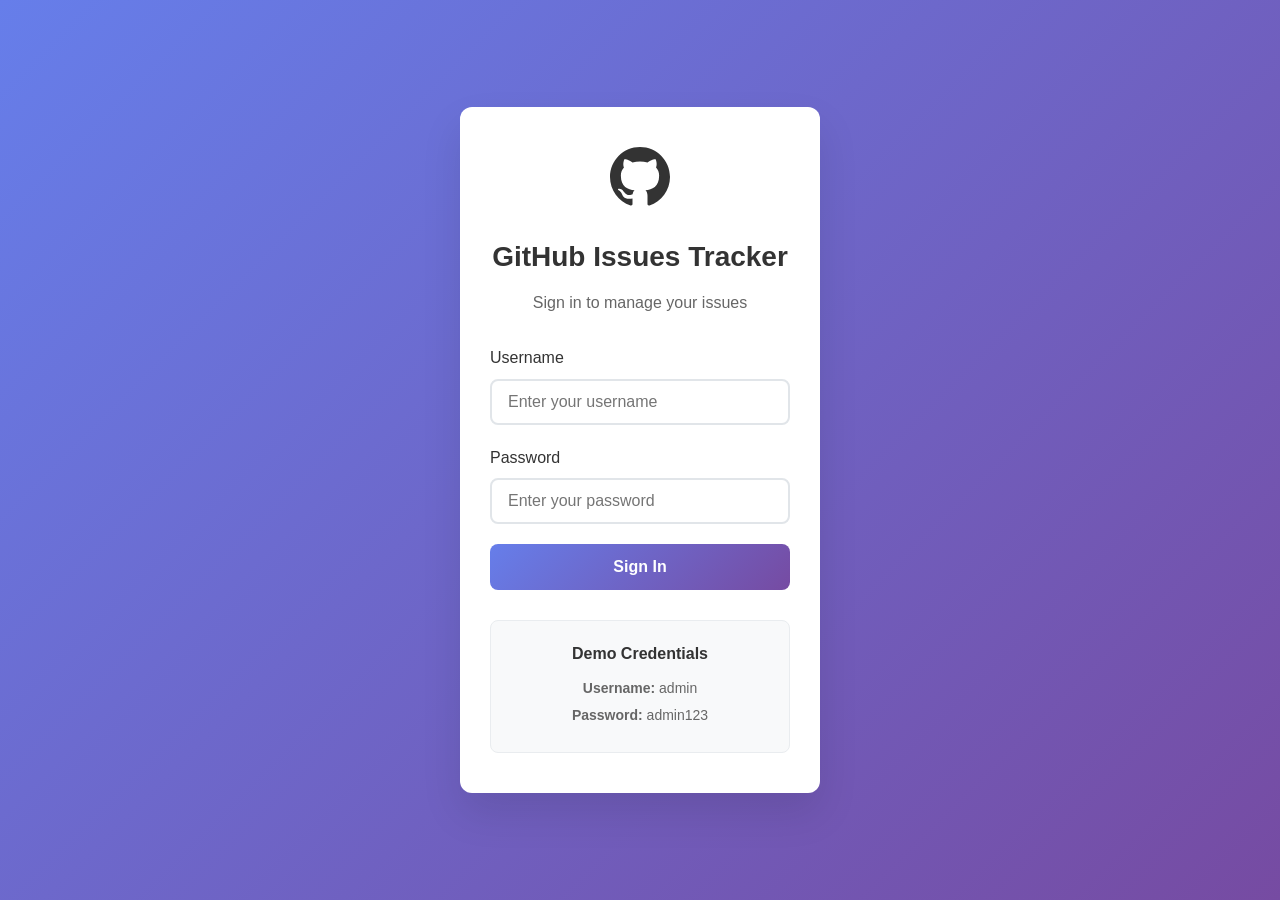
==== index.html @ 181c5027 "first commit" ====
<!DOCTYPE html>
<html lang="en">
<head>
    <meta charset="UTF-8">
    <meta name="viewport" content="width=device-width, initial-scale=1.0">
    <title>GitHub Issues Tracker - Login</title>
    <link rel="stylesheet" href="style.css">
</head>
<body class="login-page">
    <div class="login-container">
        <div class="login-card">
            <div class="login-header">
                <div class="logo">
                    <svg width="60" height="60" viewBox="0 0 24 24" fill="currentColor">
                        <path d="M12 0c-6.626 0-12 5.373-12 12 0 5.302 3.438 9.8 8.207 11.387.599.111.793-.261.793-.577v-2.234c-3.338.726-4.033-1.416-4.033-1.416-.546-1.387-1.333-1.756-1.333-1.756-1.089-.745.083-.729.083-.729 1.205.084 1.839 1.237 1.839 1.237 1.07 1.834 2.807 1.304 3.492.997.107-.775.418-1.305.762-1.604-2.665-.305-5.467-1.334-5.467-5.931 0-1.311.469-2.381 1.236-3.221-.124-.303-.535-1.524.117-3.176 0 0 1.008-.322 3.301 1.23.957-.266 1.983-.399 3.003-.404 1.02.005 2.047.138 3.006.404 2.291-1.552 3.297-1.23 3.297-1.23.653 1.653.242 2.874.118 3.176.77.84 1.235 1.911 1.235 3.221 0 4.609-2.807 5.624-5.479 5.921.43.372.823 1.102.823 2.222v3.293c0 .319.192.694.801.576 4.765-1.589 8.199-6.086 8.199-11.386 0-6.627-5.373-12-12-12z"/>
                    </svg>
                </div>
                <h1>GitHub Issues Tracker</h1>
                <p class="subtitle">Sign in to manage your issues</p>
            </div>
            
            <form id="loginForm" class="login-form">
                <div class="form-group">
                    <label for="username">Username</label>
                    <input type="text" id="username" name="username" required placeholder="Enter your username">
                </div>
                
                <div class="form-group">
                    <label for="password">Password</label>
                    <input type="password" id="password" name="password" required placeholder="Enter your password">
                </div>
                
                <button type="submit" class="login-btn">Sign In</button>
                
                <div id="errorMessage" class="error-message" style="display: none;">
                    Invalid credentials. Please try again.
                </div>
            </form>
            
            <div class="demo-credentials">
                <h3>Demo Credentials</h3>
                <p><strong>Username:</strong> admin</p>
                <p><strong>Password:</strong> admin123</p>
            </div>
        </div>
    </div>
    
    <script src="js/login.js"></script>
</body>
</html>
---- style.css ----
/* Reset and Base Styles */
* {
    margin: 0;
    padding: 0;
    box-sizing: border-box;
}

body {
    font-family: -apple-system, BlinkMacSystemFont, 'Segoe UI', Roboto, Oxygen, Ubuntu, Cantarell, sans-serif;
    line-height: 1.6;
    color: #333;
    background-color: #f8f9fa;
}

/* Login Page Styles */
.login-page {
    background: linear-gradient(135deg, #667eea 0%, #764ba2 100%);
    min-height: 100vh;
    display: flex;
    align-items: center;
    justify-content: center;
}

.login-container {
    width: 100%;
    max-width: 400px;
    padding: 20px;
}

.login-card {
    background: white;
    border-radius: 12px;
    padding: 40px 30px;
    box-shadow: 0 20px 40px rgba(0, 0, 0, 0.1);
    text-align: center;
}

.login-header .logo {
    color: #333;
    margin-bottom: 20px;
}

.login-header h1 {
    font-size: 28px;
    margin-bottom: 10px;
    color: #333;
}

.subtitle {
    color: #666;
    margin-bottom: 30px;
    font-size: 16px;
}

.login-form {
    text-align: left;
}

.form-group {
    margin-bottom: 20px;
}

.form-group label {
    display: block;
    margin-bottom: 8px;
    font-weight: 500;
    color: #333;
}

.form-group input {
    width: 100%;
    padding: 12px 16px;
    border: 2px solid #e1e5e9;
    border-radius: 8px;
    font-size: 16px;
    transition: border-color 0.3s ease;
}

.form-group input:focus {
    outline: none;
    border-color: #667eea;
}

.login-btn {
    width: 100%;
    padding: 14px;
    background: linear-gradient(135deg, #667eea 0%, #764ba2 100%);
    color: white;
    border: none;
    border-radius: 8px;
    font-size: 16px;
    font-weight: 600;
    cursor: pointer;
    transition: transform 0.2s ease;
}

.login-btn:hover {
    transform: translateY(-2px);
}

.error-message {
    background: #fee;
    color: #c33;
    padding: 12px;
    border-radius: 8px;
    margin-top: 20px;
    border: 1px solid #fcc;
}

.demo-credentials {
    margin-top: 30px;
    padding: 20px;
    background: #f8f9fa;
    border-radius: 8px;
    border: 1px solid #e9ecef;
}

.demo-credentials h3 {
    font-size: 16px;
    margin-bottom: 10px;
    color: #333;
}

.demo-credentials p {
    font-size: 14px;
    color: #666;
    margin: 5px 0;
}

/* Dashboard Styles */
.dashboard-page {
    background-color: #f8f9fa;
    min-height: 100vh;
}

/* Navbar */
.navbar {
    background: white;
    box-shadow: 0 2px 10px rgba(0, 0, 0, 0.1);
    position: sticky;
    top: 0;
    z-index: 100;
}

.nav-container {
    max-width: 1200px;
    margin: 0 auto;
    padding: 0 20px;
    display: flex;
    justify-content: space-between;
    align-items: center;
    height: 70px;
}

.nav-left {
    display: flex;
    align-items: center;
}

.nav-logo {
    display: flex;
    align-items: center;
    gap: 12px;
    font-size: 20px;
    font-weight: 600;
    color: #333;
}

.nav-logo svg {
    color: #333;
}

.nav-right {
    display: flex;
    align-items: center;
    gap: 20px;
}

.search-container {
    display: flex;
    gap: 10px;
}

.search-container input {
    padding: 10px 16px;
    border: 2px solid #e1e5e9;
    border-radius: 8px;
    font-size: 14px;
    width: 300px;
}

.search-container input:focus {
    outline: none;
    border-color: #667eea;
}

.search-container button {
    padding: 10px 20px;
    background: #667eea;
    color: white;
    border: none;
    border-radius: 8px;
    cursor: pointer;
    font-weight: 500;
    transition: background-color 0.3s ease;
}

.search-container button:hover {
    background: #5a67d8;
}

.logout-btn {
    padding: 10px 20px;
    background: #dc3545;
    color: white;
    border: none;
    border-radius: 8px;
    cursor: pointer;
    font-weight: 500;
    transition: background-color 0.3s ease;
}

.logout-btn:hover {
    background: #c82333;
}

/* Main Content */
.main-content {
    max-width: 1200px;
    margin: 0 auto;
    padding: 30px 20px;
}

/* Tabs */
.tabs-section {
    margin-bottom: 20px;
}

.tabs {
    display: flex;
    gap: 10px;
    border-bottom: 2px solid #e9ecef;
    padding-bottom: 0;
}

.tab-btn {
    padding: 12px 24px;
    background: none;
    border: none;
    border-bottom: 3px solid transparent;
    cursor: pointer;
    font-size: 16px;
    font-weight: 500;
    color: #666;
    transition: all 0.3s ease;
    margin-bottom: -2px;
}

.tab-btn:hover {
    color: #333;
}

.tab-btn.active {
    color: #667eea;
    border-bottom-color: #667eea;
}

/* Info Row */
.info-row {
    display: flex;
    justify-content: space-between;
    align-items: center;
    margin-bottom: 30px;
    padding: 16px 20px;
    background: white;
    border-radius: 8px;
    box-shadow: 0 2px 4px rgba(0, 0, 0, 0.05);
}

.info-left {
    display: flex;
    align-items: center;
    gap: 10px;
    font-weight: 500;
}

.info-right {
    display: flex;
    gap: 20px;
}

.status-marker {
    display: flex;
    align-items: center;
    gap: 8px;
    font-size: 14px;
}

.marker-dot {
    width: 12px;
    height: 12px;
    border-radius: 50%;
}

.open-marker .marker-dot {
    background-color: #28a745;
}

.closed-marker .marker-dot {
    background-color: #6f42c1;
}

/* Loading Spinner */
.loader {
    display: flex;
    justify-content: center;
    align-items: center;
    min-height: 200px;
}

.spinner {
    width: 40px;
    height: 40px;
    border: 4px solid #f3f3f3;
    border-top: 4px solid #667eea;
    border-radius: 50%;
    animation: spin 1s linear infinite;
}

@keyframes spin {
    0% { transform: rotate(0deg); }
    100% { transform: rotate(360deg); }
}

/* Issues Container */
.issues-container {
    display: grid;
    grid-template-columns: repeat(auto-fill, minmax(280px, 1fr));
    gap: 20px;
    margin-bottom: 40px;
}

/* Issue Cards */
.issue-card {
    background: white;
    border-radius: 12px;
    padding: 20px;
    box-shadow: 0 2px 8px rgba(0, 0, 0, 0.1);
    cursor: pointer;
    transition: all 0.3s ease;
    border-top: 4px solid transparent;
    position: relative;
}

.issue-card:hover {
    transform: translateY(-4px);
    box-shadow: 0 8px 25px rgba(0, 0, 0, 0.15);
}

.issue-card.open {
    border-top-color: #28a745; /* Green for open */
}

.issue-card.closed {
    border-top-color: #6f42c1; /* Purple for closed */
}

/* Priority Badge - Top Right */
.priority-top-right {
    position: absolute;
    top: 15px;
    right: 15px;
}

.priority-badge {
    padding: 4px 8px;
    border-radius: 4px;
    font-size: 11px;
    font-weight: 500;
    color: white;
    text-transform: uppercase;
}

.issue-title {
    font-size: 18px;
    font-weight: 600;
    margin: 0 0 15px 0;
    color: #333;
    line-height: 1.4;
    padding-right: 80px; /* Space for priority badge */
}

.issue-description {
    color: #666;
    margin-bottom: 15px;
    font-size: 14px;
    line-height: 1.5;
    display: -webkit-box;
    -webkit-line-clamp: 3;
    -webkit-box-orient: vertical;
    overflow: hidden;
    display: -moz-box;
    -moz-line-clamp: 3;
    -moz-box-orient: vertical;
    overflow: hidden;
}

/* Issue Labels - Below Description */
.issue-labels {
    display: flex;
    gap: 6px;
    flex-wrap: wrap;
    margin-bottom: 15px;
}

.issue-meta {
    display: flex;
    justify-content: space-between;
    align-items: center;
    margin-bottom: 12px;
}

.issue-status {
    padding: 4px 12px;
    border-radius: 20px;
    font-size: 12px;
    font-weight: 500;
    text-transform: uppercase;
}

.issue-card.open .issue-status {
    background: #d4edda;
    color: #155724;
}

.issue-card.closed .issue-status {
    background: #e2d9f3;
    color: #6f42c1;
}

.issue-author {
    font-size: 12px;
    color: #666;
}

.issue-details {
    display: flex;
    justify-content: space-between;
    align-items: center;
    margin-bottom: 12px;
}

.priority-badge {
    padding: 4px 8px;
    border-radius: 4px;
    font-size: 11px;
    font-weight: 500;
    color: white;
    text-transform: uppercase;
}

.issue-labels {
    display: flex;
    gap: 6px;
    flex-wrap: wrap;
}

.label {
    padding: 4px 8px;
    background: #e9ecef;
    border-radius: 12px;
    font-size: 11px;
    color: #495057;
}

/* Label Badges - Enhanced */
.label-badge {
    padding: 4px 8px;
    background: linear-gradient(135deg, #667eea 0%, #764ba2 100%);
    color: white;
    border-radius: 12px;
    font-size: 11px;
    font-weight: 500;
    text-transform: lowercase;
    letter-spacing: 0.5px;
    box-shadow: 0 2px 4px rgba(102, 126, 234, 0.3);
    transition: transform 0.2s ease;
}

.label-badge:hover {
    transform: scale(1.05);
}

/* Special colors for common labels */
.label-badge:nth-child(1) { background: linear-gradient(135deg, #ff6b6b 0%, #ee5a24 100%); } /* bug */
.label-badge:nth-child(2) { background: linear-gradient(135deg, #51cf66 0%, #2c9e3b 100%); } /* enhancement */
.label-badge:nth-child(3) { background: linear-gradient(135deg, #339af0 0%, #1c7ed6 100%); } /* help wanted */
.label-badge:nth-child(4) { background: linear-gradient(135deg, #845ef7 0%, #5f3dc4 100%); } /* documentation */
.label-badge:nth-child(5) { background: linear-gradient(135deg, #ffd93d 0%, #f59e0b 100%); } /* good first issue */

.issue-date {
    font-size: 11px;
    color: #999;
    border-top: 1px solid #f1f3f4;
    padding-top: 10px;
}

/* No Results */
.no-results {
    text-align: center;
    padding: 60px 20px;
    color: #666;
}

.no-results p {
    font-size: 18px;
    margin-bottom: 20px;
}

/* Error Message */
.error-message {
    text-align: center;
    padding: 40px 20px;
    color: #dc3545;
}

.error-message p {
    font-size: 16px;
    margin-bottom: 20px;
}

.retry-btn {
    padding: 10px 20px;
    background: #667eea;
    color: white;
    border: none;
    border-radius: 8px;
    cursor: pointer;
    font-weight: 500;
}

/* Modal */
.modal {
    display: none;
    position: fixed;
    z-index: 1000;
    left: 0;
    top: 0;
    width: 100%;
    height: 100%;
    background-color: rgba(0, 0, 0, 0.5);
    animation: fadeIn 0.3s ease;
}

@keyframes fadeIn {
    from { opacity: 0; }
    to { opacity: 1; }
}

.modal-content {
    background-color: white;
    margin: 5% auto;
    padding: 0;
    border-radius: 12px;
    width: 90%;
    max-width: 600px;
    max-height: 80vh;
    overflow-y: auto;
    animation: slideIn 0.3s ease;
}

@keyframes slideIn {
    from { transform: translateY(-50px); opacity: 0; }
    to { transform: translateY(0); opacity: 1; }
}

.modal-header {
    display: flex;
    justify-content: space-between;
    align-items: center;
    padding: 20px 24px;
    border-bottom: 1px solid #e9ecef;
}

.modal-header h2 {
    margin: 0;
    color: #333;
}

.modal-close {
    font-size: 28px;
    font-weight: bold;
    color: #999;
    cursor: pointer;
    background: none;
    border: none;
    padding: 0;
    width: 30px;
    height: 30px;
    display: flex;
    align-items: center;
    justify-content: center;
}

.modal-close:hover {
    color: #333;
}

.modal-body {
    padding: 24px;
}

.issue-detail-item {
    margin-bottom: 16px;
    padding-bottom: 16px;
    border-bottom: 1px solid #f1f3f4;
}

.issue-detail-item:last-child {
    border-bottom: none;
    margin-bottom: 0;
    padding-bottom: 0;
}

.issue-detail-item strong {
    color: #333;
    display: block;
    margin-bottom: 4px;
}

/* Responsive Design */
@media (max-width: 768px) {
    .nav-container {
        flex-direction: column;
        height: auto;
        padding: 15px 20px;
        gap: 15px;
    }
    
    .nav-right {
        width: 100%;
        justify-content: space-between;
    }
    
    .search-container input {
        width: 200px;
    }
    
    .issues-container {
        grid-template-columns: repeat(auto-fill, minmax(250px, 1fr));
        gap: 15px;
    }
    
    .info-row {
        flex-direction: column;
        gap: 15px;
        text-align: center;
    }
    
    .tabs {
        overflow-x: auto;
        -webkit-overflow-scrolling: touch;
    }
    
    .modal-content {
        margin: 10% auto;
        width: 95%;
    }
}

@media (max-width: 480px) {
    .login-card {
        padding: 30px 20px;
        margin: 20px;
    }
    
    .nav-right {
        flex-direction: column;
        gap: 10px;
    }
    
    .search-container {
        width: 100%;
    }
    
    .search-container input {
        width: 100%;
    }
    
    .issues-container {
        grid-template-columns: 1fr;
        gap: 15px;
    }
    
    .main-content {
        padding: 20px 15px;
    }
    
    .issue-card {
        padding: 15px;
    }
    
    .modal-body {
        padding: 20px;
    }
}

/* Tablet Responsive */
@media (min-width: 481px) and (max-width: 768px) {
    .issues-container {
        grid-template-columns: repeat(2, 1fr);
    }
}

/* Desktop Responsive */
@media (min-width: 769px) {
    .issues-container {
        grid-template-columns: repeat(4, 1fr);
    }
}
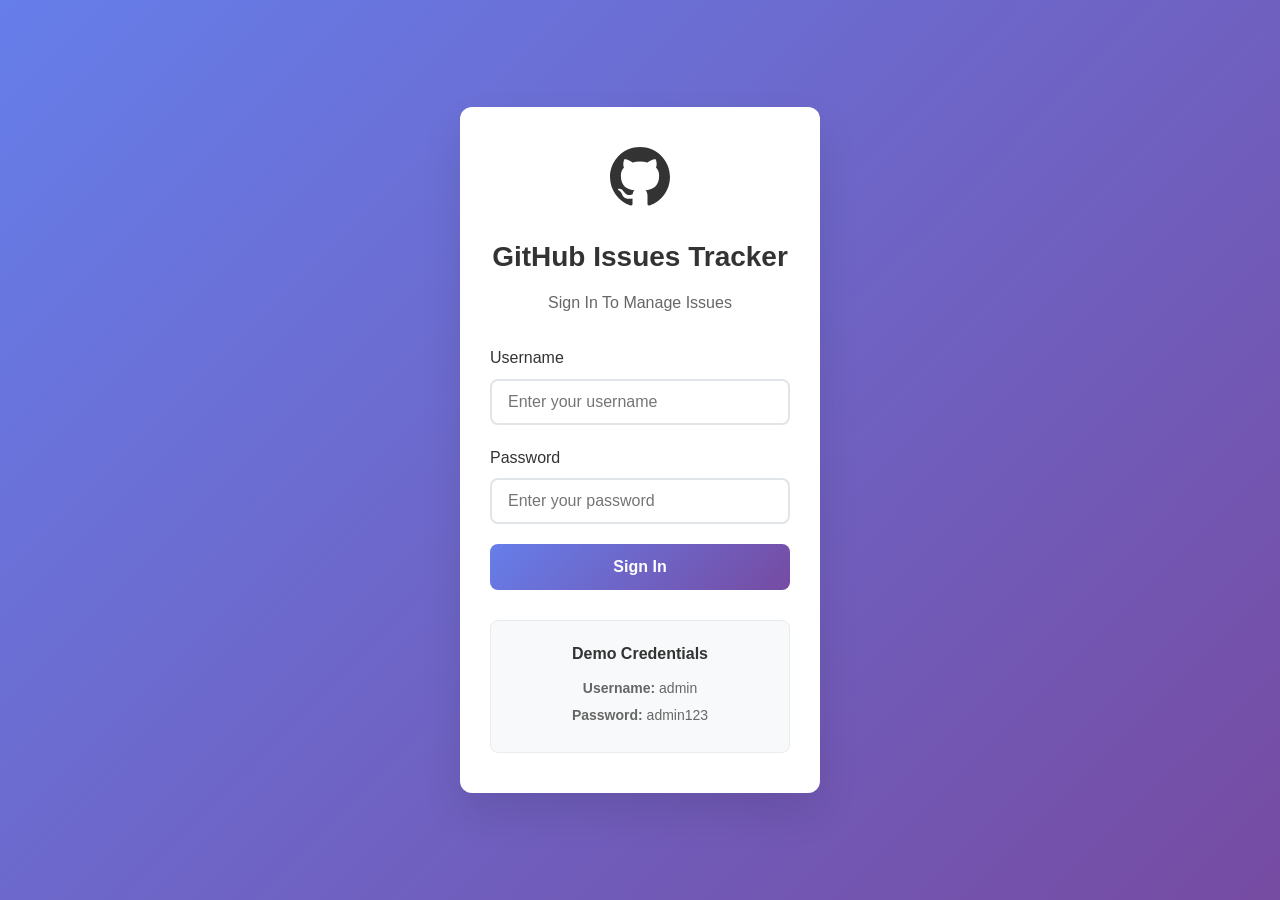
==== commit d0762f21: "2ndcommit" ====
--- a/index.html
+++ b/index.html
@@ -16,7 +16,7 @@
                     </svg>
                 </div>
                 <h1>GitHub Issues Tracker</h1>
-                <p class="subtitle">Sign in to manage your issues</p>
+                <p class="subtitle">Sign In To Manage Issues</p>
             </div>
             
             <form id="loginForm" class="login-form">
--- a/style.css
+++ b/style.css
@@ -1,4 +1,4 @@
-/* Reset and Base Styles */
+ 
 * {
     margin: 0;
     padding: 0;
@@ -12,7 +12,7 @@
     background-color: #f8f9fa;
 }
 
-/* Login Page Styles */
+ 
 .login-page {
     background: linear-gradient(135deg, #667eea 0%, #764ba2 100%);
     min-height: 100vh;
@@ -127,13 +127,13 @@
     margin: 5px 0;
 }
 
-/* Dashboard Styles */
+ 
 .dashboard-page {
     background-color: #f8f9fa;
     min-height: 100vh;
 }
 
-/* Navbar */
+ 
 .navbar {
     background: white;
     box-shadow: 0 2px 10px rgba(0, 0, 0, 0.1);
@@ -224,14 +224,14 @@
     background: #c82333;
 }
 
-/* Main Content */
+ 
 .main-content {
     max-width: 1200px;
     margin: 0 auto;
     padding: 30px 20px;
 }
 
-/* Tabs */
+ 
 .tabs-section {
     margin-bottom: 20px;
 }
@@ -265,7 +265,7 @@
     border-bottom-color: #667eea;
 }
 
-/* Info Row */
+ 
 .info-row {
     display: flex;
     justify-content: space-between;
@@ -310,7 +310,7 @@
     background-color: #6f42c1;
 }
 
-/* Loading Spinner */
+ 
 .loader {
     display: flex;
     justify-content: center;
@@ -332,7 +332,7 @@
     100% { transform: rotate(360deg); }
 }
 
-/* Issues Container */
+ 
 .issues-container {
     display: grid;
     grid-template-columns: repeat(auto-fill, minmax(280px, 1fr));
@@ -340,7 +340,7 @@
     margin-bottom: 40px;
 }
 
-/* Issue Cards */
+ 
 .issue-card {
     background: white;
     border-radius: 12px;
@@ -365,7 +365,7 @@
     border-top-color: #6f42c1; /* Purple for closed */
 }
 
-/* Priority Badge - Top Right */
+ 
 .priority-top-right {
     position: absolute;
     top: 15px;
@@ -405,7 +405,7 @@
     overflow: hidden;
 }
 
-/* Issue Labels - Below Description */
+ 
 .issue-labels {
     display: flex;
     gap: 6px;
@@ -473,7 +473,7 @@
     color: #495057;
 }
 
-/* Label Badges - Enhanced */
+ 
 .label-badge {
     padding: 4px 8px;
     background: linear-gradient(135deg, #667eea 0%, #764ba2 100%);
@@ -491,7 +491,7 @@
     transform: scale(1.05);
 }
 
-/* Special colors for common labels */
+ 
 .label-badge:nth-child(1) { background: linear-gradient(135deg, #ff6b6b 0%, #ee5a24 100%); } /* bug */
 .label-badge:nth-child(2) { background: linear-gradient(135deg, #51cf66 0%, #2c9e3b 100%); } /* enhancement */
 .label-badge:nth-child(3) { background: linear-gradient(135deg, #339af0 0%, #1c7ed6 100%); } /* help wanted */
@@ -505,7 +505,7 @@
     padding-top: 10px;
 }
 
-/* No Results */
+ 
 .no-results {
     text-align: center;
     padding: 60px 20px;
@@ -517,7 +517,7 @@
     margin-bottom: 20px;
 }
 
-/* Error Message */
+ 
 .error-message {
     text-align: center;
     padding: 40px 20px;
@@ -539,7 +539,7 @@
     font-weight: 500;
 }
 
-/* Modal */
+ 
 .modal {
     display: none;
     position: fixed;
@@ -705,14 +705,14 @@
     }
 }
 
-/* Tablet Responsive */
+ 
 @media (min-width: 481px) and (max-width: 768px) {
     .issues-container {
         grid-template-columns: repeat(2, 1fr);
     }
 }
 
-/* Desktop Responsive */
+ 
 @media (min-width: 769px) {
     .issues-container {
         grid-template-columns: repeat(4, 1fr);
